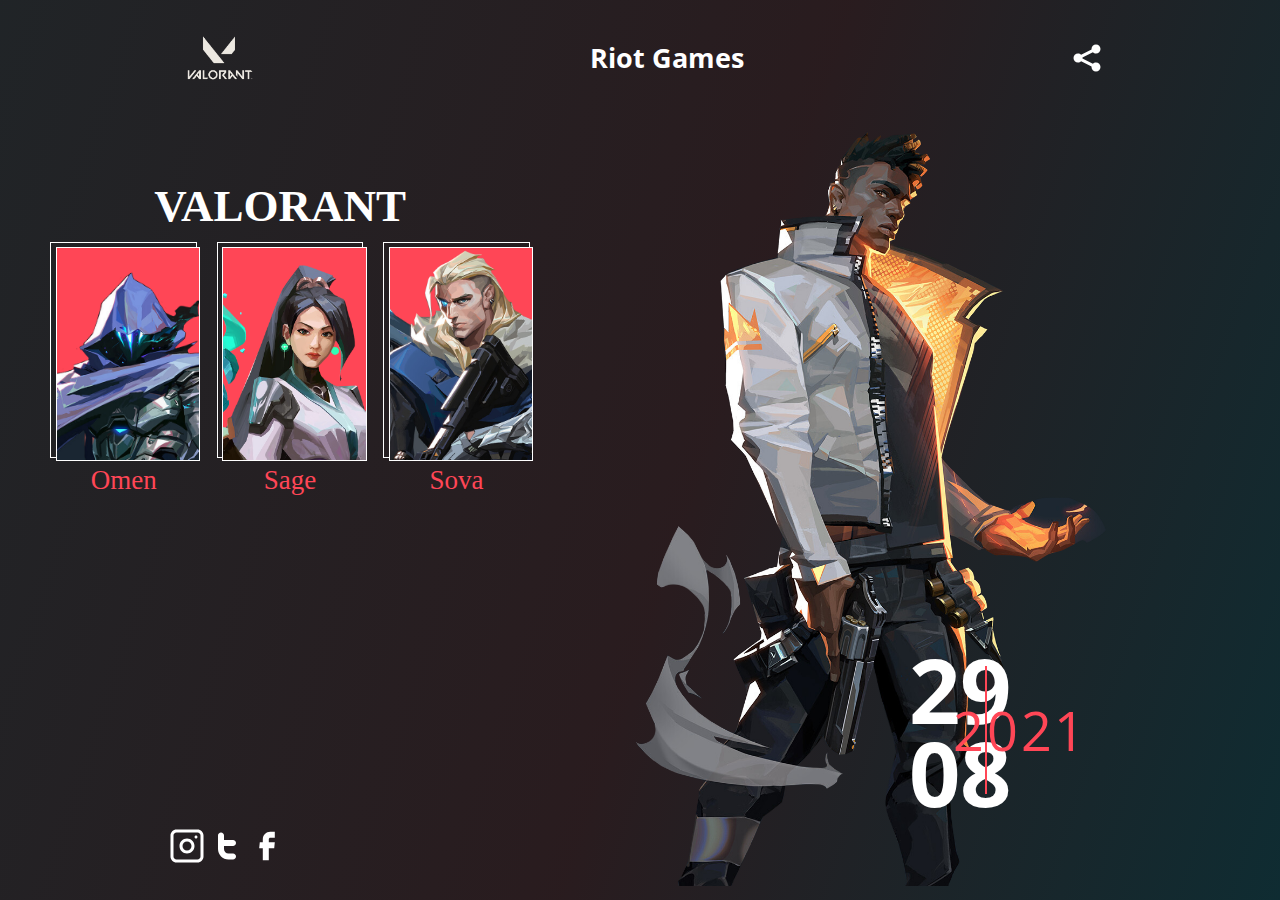
==== index.html @ 24bf3240 "root html" ====
<!DOCTYPE html>
<html lang="en">
<head>
    <meta charset="UTF-8">
    <meta http-equiv="X-UA-Compatible" content="IE=edge">
    <meta name="viewport" content="width=device-width, initial-scale=1.0">
    <title>Desafio Valorant</title>
    <link type="text/css" rel="stylesheet" href="../style/style.css">
    <link rel="preconnect" href="https://fonts.googleapis.com">
    <link rel="preconnect" href="https://fonts.gstatic.com" crossorigin>
    <link href="https://fonts.googleapis.com/css2?family=Open+Sans&display=swap" rel="stylesheet">
    <link href='https://css.gg/share.css' rel='stylesheet'>
    <link href="//db.onlinewebfonts.com/c/2206d6cc490084998d531e8c1b2cbb4a?family=Druk+Wide+Bold" rel="stylesheet" type="text/css" />
    <link rel="stylesheet" href="https://cdnjs.cloudflare.com/ajax/libs/animate.css/4.1.1/animate.min.css" />
</head>
<body>
    <header class="header-container">
        <img src="../images/valorant-icon.png" alt="Logo do jogo Valorant" class="valorant-icon">
        <h1 class="header-title">Riot Games</h1>
        <svg class="share-icon" viewBox="0 0 24 24" fill="none" xmlns="http://www.w3.org/2000/svg">
            <path
                d="M18 9C19.6569 9 21 7.65685 21 6C21 4.34315 19.6569 3 18 3C16.3431 3 15 4.34315 15 6C15 6.12549 15.0077 6.24919 15.0227 6.37063L8.08261 9.84066C7.54305 9.32015 6.80891 9 6 9C4.34315 9 3 10.3431 3 12C3 13.6569 4.34315 15 6 15C6.80891 15 7.54305 14.6798 8.08261 14.1593L15.0227 17.6294C15.0077 17.7508 15 17.8745 15 18C15 19.6569 16.3431 21 18 21C19.6569 21 21 19.6569 21 18C21 16.3431 19.6569 15 18 15C17.1911 15 16.457 15.3202 15.9174 15.8407L8.97733 12.3706C8.99229 12.2492 9 12.1255 9 12C9 11.8745 8.99229 11.7508 8.97733 11.6294L15.9174 8.15934C16.457 8.67985 17.1911 9 18 9Z"
                fill="white" />
        </svg>
    </header>
    <main class="main-container">
        <div class="main">
            <h3 class="main-title">Valorant</h3>
            <div class="cards animate__animated animate__fadeInDown">
                <div class="card-container">
                    <div class="card-character">
                        <img src="../images/character-square-1.png" alt="" class="character-img">
                    </div>
                    <p class="name-character">Omen</p>
                </div>
                <div class="card-container">
                    <div class="card-character">
                        <img src="../images/character-square-2.png" alt="" class="character-img">
                    </div>
                    <p class="name-character">Sage</p>
                </div>
                <div class="card-container">
                    <div class="card-character">
                        <img src="../images/character-square-3.png" alt="" class="character-img character-3">
                    </div>
                    <p class="name-character">Sova</p>
                </div>
            </div>
        </div>
        <div class="character-container animate__animated animate__fadeInUpBig">
            <img src="../images/img-character.png" alt="" class="image-character">
        </div>
        <div class="date-container">
            <p class="date">29 08</p>
            <span class="line"></span>
            <p class="year">2021</p>
        </div>
    </main>
    <footer class="footer">
        <svg class="svg-footer" viewBox="0 0 24 24" fill="none" xmlns="http://www.w3.org/2000/svg">
            <path fill-rule="evenodd" clip-rule="evenodd"
                d="M12 7C9.23858 7 7 9.23858 7 12C7 14.7614 9.23858 17 12 17C14.7614 17 17 14.7614 17 12C17 9.23858 14.7614 7 12 7ZM9 12C9 13.6569 10.3431 15 12 15C13.6569 15 15 13.6569 15 12C15 10.3431 13.6569 9 12 9C10.3431 9 9 10.3431 9 12Z"
                fill="currentColor" />
            <path
                d="M18 5C17.4477 5 17 5.44772 17 6C17 6.55228 17.4477 7 18 7C18.5523 7 19 6.55228 19 6C19 5.44772 18.5523 5 18 5Z"
                fill="currentColor" />
            <path fill-rule="evenodd" clip-rule="evenodd"
                d="M5 1C2.79086 1 1 2.79086 1 5V19C1 21.2091 2.79086 23 5 23H19C21.2091 23 23 21.2091 23 19V5C23 2.79086 21.2091 1 19 1H5ZM19 3H5C3.89543 3 3 3.89543 3 5V19C3 20.1046 3.89543 21 5 21H19C20.1046 21 21 20.1046 21 19V5C21 3.89543 20.1046 3 19 3Z"
                fill="currentColor" />
        </svg>
        <svg class="svg-footer" viewBox="0 0 24 24" fill="none" xmlns="http://www.w3.org/2000/svg">
            <path fill-rule="evenodd" clip-rule="evenodd"
                d="M8 3C9.10457 3 10 3.89543 10 5V8H16C17.1046 8 18 8.89543 18 10C18 11.1046 17.1046 12 16 12H10V14C10 15.6569 11.3431 17 13 17H16C17.1046 17 18 17.8954 18 19C18 20.1046 17.1046 21 16 21H13C9.13401 21 6 17.866 6 14V5C6 3.89543 6.89543 3 8 3Z"
                fill="currentColor" />
        </svg>
        <svg class="svg-footer" viewBox="0 0 24 24" fill="none" xmlns="http://www.w3.org/2000/svg">
            <path
                d="M9.19795 21.5H13.198V13.4901H16.8021L17.198 9.50977H13.198V7.5C13.198 6.94772 13.6457 6.5 14.198 6.5H17.198V2.5H14.198C11.4365 2.5 9.19795 4.73858 9.19795 7.5V9.50977H7.19795L6.80206 13.4901H9.19795V21.5Z"
                fill="currentColor" />
        </svg>
    </footer>
</body>
</html>
---- style/style.css ----
@import url("https://css.gg/share.css");
@import url(//db.onlinewebfonts.com/c/2206d6cc490084998d531e8c1b2cbb4a?family=Druk+Wide+Bold);

* {
  box-sizing: border-box;
  margin: 0;
  padding: 0;
}

:root {
  --color-dark: #1f2326;
  --color-light: #fff;
  --color-primary: #ff4656;
} 

body {
  background-color: rgba(0, 0, 17, 0.494);
  background-image: linear-gradient(
    108deg,
    rgba(31, 35, 38, 0.99) 0%,
    rgba(26, 10, 12, 0.85) 54%,
    rgba(15, 44, 50, 1) 100%
    ),
    url("../images/img-background.png");
  background-repeat: no-repeat;
  background-size: cover;
  font-family: "Open Sans", sans-serif;
  height: 100vh;
  width: 100%;
}

/* header */

.header-container {
  align-items: center;
  display: flex;
  justify-content: space-around;
  padding: 1%;
}

.valorant-icon {
  height: 10vh;
}

.header-title {
  color: #fff;
  font-size: 3vh;
  text-align: center;
}

/* main */

.main-container {
  display: flex;
  justify-content: center;
}

.main {
  margin-top: 5%;
}

.main-title {
  color: #fff;
  font-family: "Druk Wide Bold";
  font-size: 5vh;
  font-weight: bold;
  margin-bottom: 2%;
  text-align: center;
  text-transform: uppercase;
}

/* cards */

.cards {
  display: flex;
  justify-content: center;
}

.card-container {
  border: 1px solid #FFFFFF;
  box-sizing: border-box;
  height: 24vh;
  margin-left: 4%;
  width: 13vw;
}

.card-character {
  background-color: #ff4656;
  border: 1px solid #fff;
  box-sizing: border-box;
  margin: 3%;
  height: 100%;
  overflow: hidden;
  width: 100%;
}

.character-3 {
  object-position: 40% 0%;
}

.character-img {
  height: 85vh;
  margin-top: -20%;
  object-fit: cover;
  width: 100%;
}

.name-character {
  color: #ff4656;
  font-family: "Druk Wide Bold";
  font-size: 3vh;
  text-align: center;
}

/* main photo */

.character-container {
  border: none;
  box-sizing: border-box;
  overflow: hidden;
  height: 85.6vh;
}

.image-character {
  height: 120vh;
  object-fit: cover;
  margin-top: -10%;
}

/* date */

.date {
  color: #fff;
  font-family: Open Sans;
  font-size: 10vh;
  font-style: normal;
  font-weight: bold;
  height: 10vh;
  right: 19%;
  line-height: 92.68%;
  position: absolute;
  top: 72%;
  width: 10vw;
}

.line {
  border: 1.5px solid #FF4656;
  right: 18%;
  position: absolute;
  top: 81%;
  transform: rotate(90deg);
  width: 10%;
}

.year {
  color: #FF4656;
  font-family: Open Sans;
  font-size: 6vh;
  right: 15%;
  letter-spacing: 0.05em;
  position: absolute;
  top: 77%;
}

/* footer */

.footer {
  left: 13.17%;
  position: absolute;
  top: 92%;
}

.share-icon, .svg-footer {
  height: 4vh;
}

.svg-footer {
  color: #fff;
}
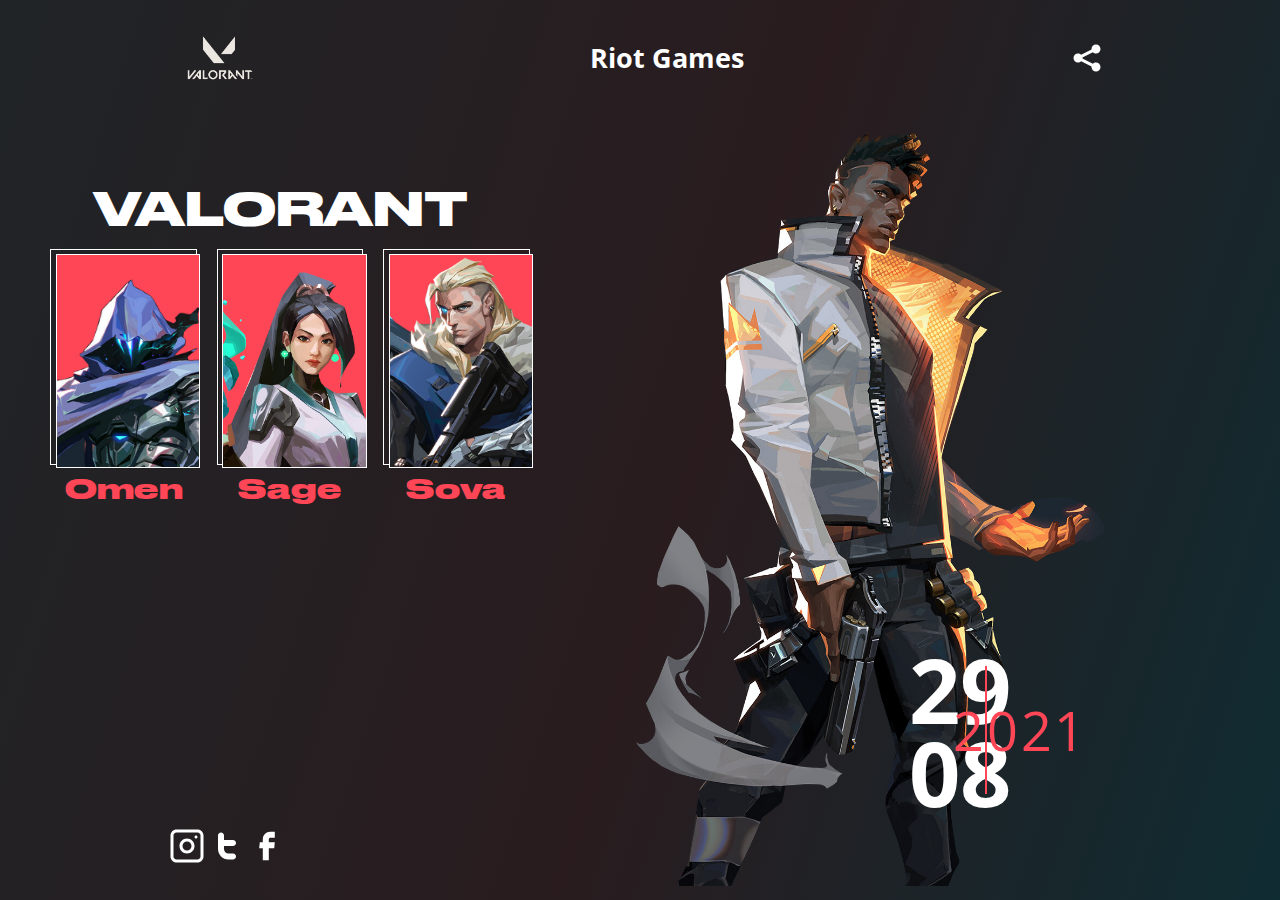
==== commit bf3a5157: "font adjust" ====
--- a/index.html
+++ b/index.html
@@ -5,17 +5,12 @@
     <meta http-equiv="X-UA-Compatible" content="IE=edge">
     <meta name="viewport" content="width=device-width, initial-scale=1.0">
     <title>Desafio Valorant</title>
-    <link type="text/css" rel="stylesheet" href="../style/style.css">
-    <link rel="preconnect" href="https://fonts.googleapis.com">
-    <link rel="preconnect" href="https://fonts.gstatic.com" crossorigin>
-    <link href="https://fonts.googleapis.com/css2?family=Open+Sans&display=swap" rel="stylesheet">
-    <link href='https://css.gg/share.css' rel='stylesheet'>
-    <link href="//db.onlinewebfonts.com/c/2206d6cc490084998d531e8c1b2cbb4a?family=Druk+Wide+Bold" rel="stylesheet" type="text/css" />
+    <link type="text/css" rel="stylesheet" href="style/style.css">
     <link rel="stylesheet" href="https://cdnjs.cloudflare.com/ajax/libs/animate.css/4.1.1/animate.min.css" />
 </head>
 <body>
     <header class="header-container">
-        <img src="../images/valorant-icon.png" alt="Logo do jogo Valorant" class="valorant-icon">
+        <img src="images/valorant-icon.png" alt="Logo do jogo Valorant" class="valorant-icon">
         <h1 class="header-title">Riot Games</h1>
         <svg class="share-icon" viewBox="0 0 24 24" fill="none" xmlns="http://www.w3.org/2000/svg">
             <path
@@ -29,26 +24,26 @@
             <div class="cards animate__animated animate__fadeInDown">
                 <div class="card-container">
                     <div class="card-character">
-                        <img src="../images/character-square-1.png" alt="" class="character-img">
+                        <img src="images/character-square-1.png" alt="" class="character-img">
                     </div>
                     <p class="name-character">Omen</p>
                 </div>
                 <div class="card-container">
                     <div class="card-character">
-                        <img src="../images/character-square-2.png" alt="" class="character-img">
+                        <img src="images/character-square-2.png" alt="" class="character-img">
                     </div>
                     <p class="name-character">Sage</p>
                 </div>
                 <div class="card-container">
                     <div class="card-character">
-                        <img src="../images/character-square-3.png" alt="" class="character-img character-3">
+                        <img src="images/character-square-3.png" alt="" class="character-img character-3">
                     </div>
                     <p class="name-character">Sova</p>
                 </div>
             </div>
         </div>
-        <div class="character-container animate__animated animate__fadeInUpBig">
-            <img src="../images/img-character.png" alt="" class="image-character">
+        <div class="character-container animate__animated animate__fadeIn">
+            <img src="images/img-character.png" alt="" class="image-character">
         </div>
         <div class="date-container">
             <p class="date">29 08</p>
--- a/style/style.css
+++ b/style/style.css
@@ -1,5 +1,8 @@
-@import url("https://css.gg/share.css");
-@import url(//db.onlinewebfonts.com/c/2206d6cc490084998d531e8c1b2cbb4a?family=Druk+Wide+Bold);
+@import url(//fonts.googleapis.com/css?family=Open+Sans);
+@font-face {
+  font-family: 'Druk Wide Bold';
+  src: URL('../fonts/Druk\ Wide\ Bold/Druk Wide Bold.ttf') format('truetype');
+}
 
 * {
   box-sizing: border-box;
